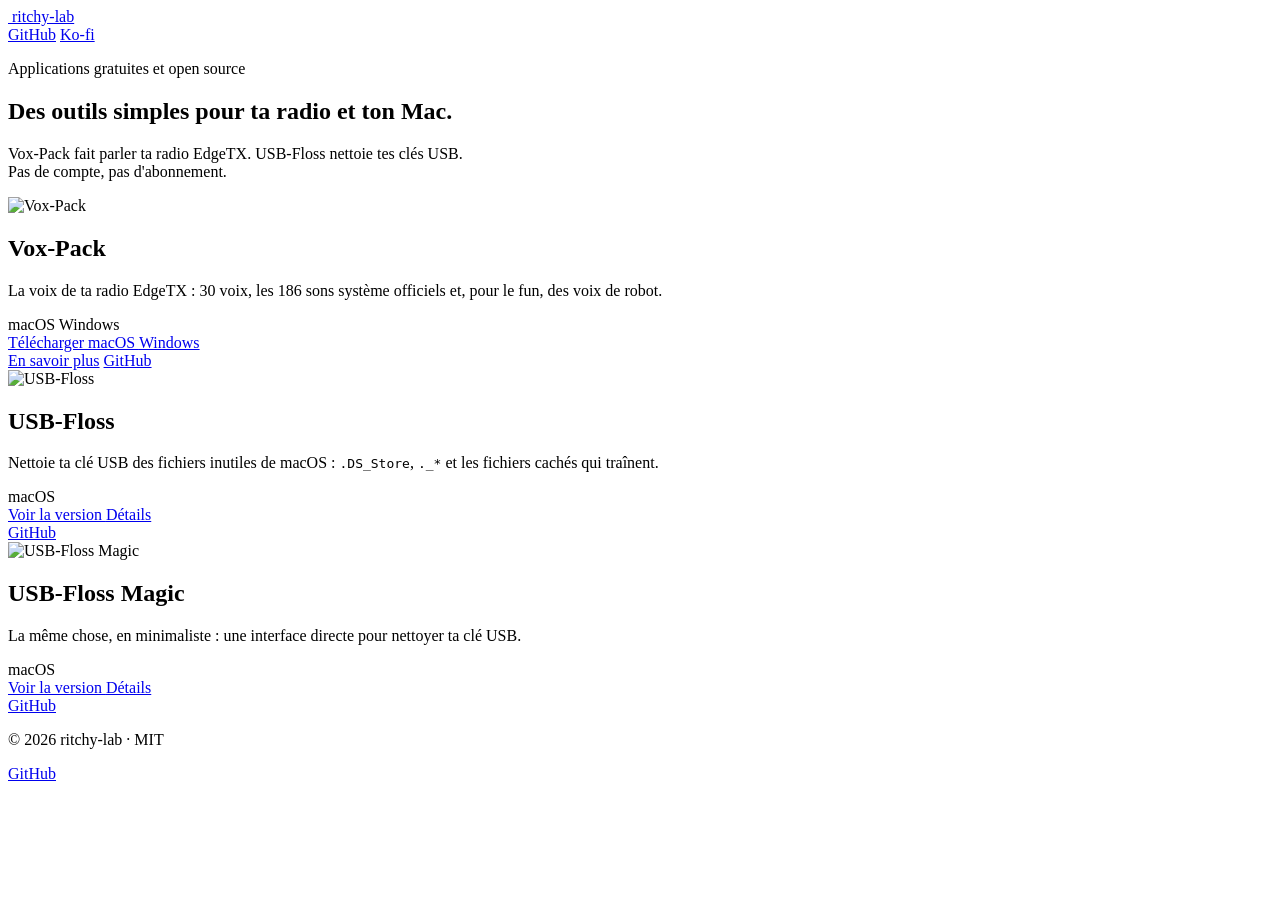
==== vox-pack/index.html @ 984d4489 "Add files via upload" ====
<!doctype html>
<html lang="fr">
<head>
  <meta charset="utf-8">
  <meta name="viewport" content="width=device-width, initial-scale=1">
  <title>ritchy-lab — des applications pour EdgeTX et macOS</title>
  <meta name="description" content="Vox-Pack, USB-Floss et USB-Floss Magic : des applications gratuites et open source pour ta radio EdgeTX et ton Mac.">
  <meta name="theme-color" content="#080d12">
  <link rel="icon" href="favicon.png" type="image/png">
  <link rel="canonical" href="https://ritchy-lab.github.io/">

  <meta property="og:type" content="website">
  <meta property="og:site_name" content="ritchy-lab">
  <meta property="og:title" content="ritchy-lab — des applications pour EdgeTX et macOS">
  <meta property="og:description" content="Vox-Pack, USB-Floss et USB-Floss Magic : des applications gratuites et open source pour ta radio EdgeTX et ton Mac.">
  <meta property="og:url" content="https://ritchy-lab.github.io/">
  <meta property="og:image" content="https://ritchy-lab.github.io/assets/hub-social.png">
  <meta property="og:image:width" content="1280">
  <meta property="og:image:height" content="640">
  <meta name="twitter:card" content="summary_large_image">
  <meta name="twitter:title" content="ritchy-lab — des applications pour EdgeTX et macOS">
  <meta name="twitter:description" content="Vox-Pack, USB-Floss et USB-Floss Magic : des applications gratuites et open source.">
  <meta name="twitter:image" content="https://ritchy-lab.github.io/assets/hub-social.png">

  <link rel="stylesheet" href="style.css">
</head>
<body>

<header class="site-header">
  <a class="brand" href="./" aria-label="ritchy-lab — accueil">
    <img class="brand-mark" src="assets/ritchy-lab-mark.png" alt="">
    <span>ritchy-lab</span>
  </a>
  <nav>
    <a href="https://github.com/ritchy-lab" target="_blank" rel="noopener">GitHub</a>
    <a href="https://ko-fi.com/ritchy_lab" target="_blank" rel="noopener">Ko-fi</a>
  </nav>
</header>

<main>
  <section class="hero">
    <p class="eyebrow">Applications gratuites et open source</p>
    <h1>Des outils simples pour ta radio et ton Mac.</h1>
    <p class="lead">
      Vox-Pack fait parler ta radio EdgeTX. USB-Floss nettoie tes clés USB.
      <br>
      Pas de compte, pas d'abonnement.
    </p>
  </section>

  <section class="grid" aria-label="Applications">

    <article class="card">
      <div class="card-logo">
        <img src="assets/vox-pack-logo.png" alt="Vox-Pack">
      </div>
      <h2>Vox-Pack</h2>
      <p>
        La voix de ta radio EdgeTX : 30 voix, les 186 sons système officiels
        et, pour le fun, des voix de robot.
      </p>
      <div class="badges">
        <span class="badge">macOS</span>
        <span class="badge">Windows</span>
      </div>
      <div class="actions">
        <a class="btn primary"
           href="https://github.com/ritchy-lab/Vox-Pack/releases/latest/download/Vox-Pack.zip">
          Télécharger macOS
        </a>
        <a class="btn secondary"
           href="https://github.com/ritchy-lab/Vox-Pack/releases/latest/download/Vox-Pack.exe">
          Windows
        </a>
      </div>
      <div class="links">
        <a href="vox-pack/index.html">En savoir plus</a>
        <a href="https://github.com/ritchy-lab/Vox-Pack" target="_blank" rel="noopener">GitHub</a>
      </div>
    </article>

    <article class="card">
      <div class="card-logo">
        <img src="assets/usb-floss-logo.png" alt="USB-Floss">
      </div>
      <h2>USB-Floss</h2>
      <p>
        Nettoie ta clé USB des fichiers inutiles de macOS : <code>.DS_Store</code>,
        <code>._*</code> et les fichiers cachés qui traînent.
      </p>
      <div class="badges">
        <span class="badge">macOS</span>
      </div>
      <div class="actions">
        <a class="btn primary"
           href="https://github.com/ritchy-lab/USB-Floss/releases/latest">
          Voir la version
        </a>
        <a class="btn secondary" href="usb-floss/index.html">Détails</a>
      </div>
      <div class="links">
        <a href="https://github.com/ritchy-lab/USB-Floss" target="_blank" rel="noopener">GitHub</a>
      </div>
    </article>

    <article class="card">
      <div class="card-logo">
        <img src="assets/usb-floss-magic-logo.png" alt="USB-Floss Magic">
      </div>
      <h2>USB-Floss Magic</h2>
      <p>
        La même chose, en minimaliste : une interface directe pour nettoyer
        ta clé USB.
      </p>
      <div class="badges">
        <span class="badge">macOS</span>
      </div>
      <div class="actions">
        <a class="btn primary"
           href="https://github.com/ritchy-lab/USB-Floss-Magic/releases/latest">
          Voir la version
        </a>
        <a class="btn secondary" href="usb-floss-magic/index.html">Détails</a>
      </div>
      <div class="links">
        <a href="https://github.com/ritchy-lab/USB-Floss-Magic" target="_blank" rel="noopener">GitHub</a>
      </div>
    </article>

  </section>
</main>

<footer class="site-footer">
  <p>© 2026 ritchy-lab · MIT</p>
  <p>
    <a href="https://github.com/ritchy-lab" target="_blank" rel="noopener">GitHub</a>
  </p>
</footer>

</body>
</html>
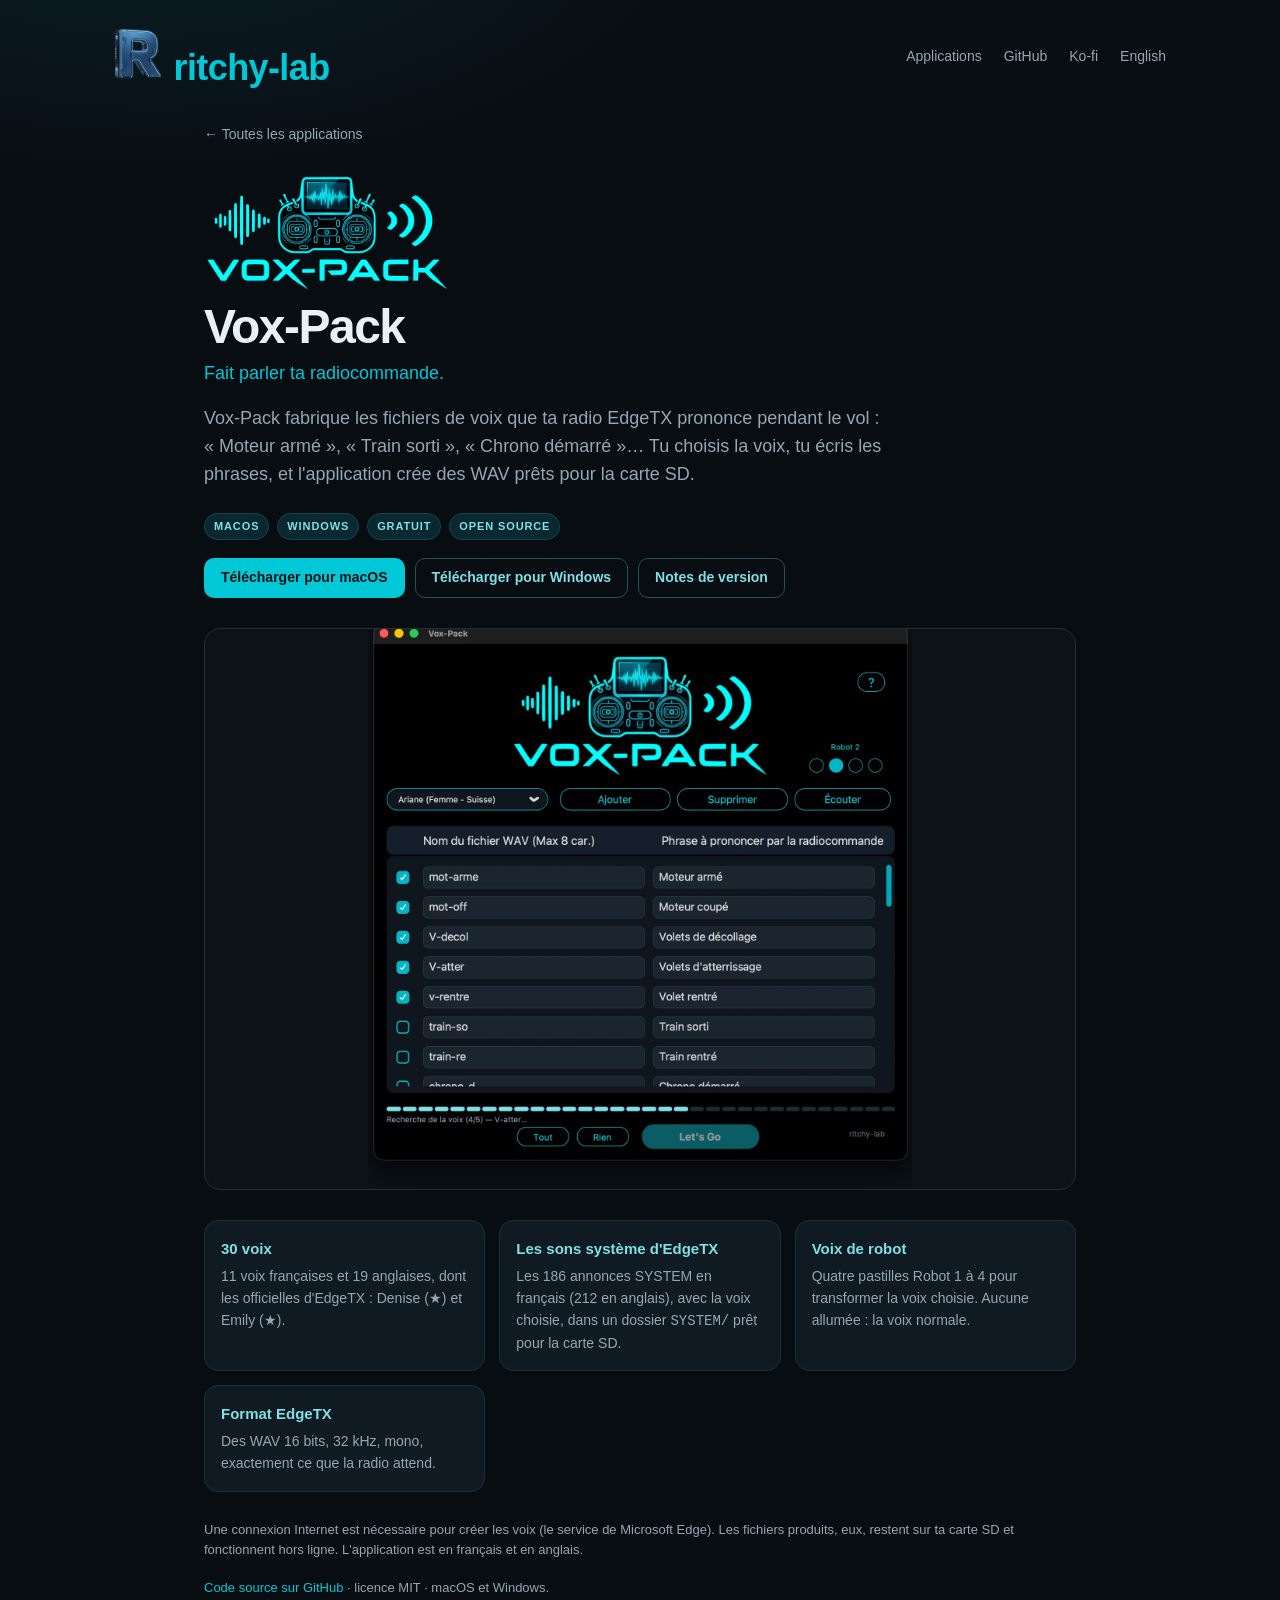
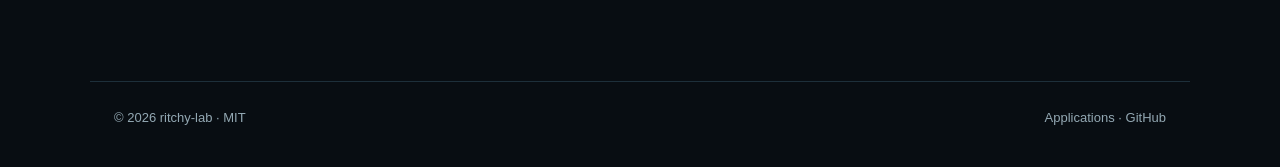
==== commit ca49617b: "Add files via upload" ====
--- a/vox-pack/index.html
+++ b/vox-pack/index.html
@@ -3,136 +3,137 @@
 <head>
   <meta charset="utf-8">
   <meta name="viewport" content="width=device-width, initial-scale=1">
-  <title>ritchy-lab — des applications pour EdgeTX et macOS</title>
-  <meta name="description" content="Vox-Pack, USB-Floss et USB-Floss Magic : des applications gratuites et open source pour ta radio EdgeTX et ton Mac.">
+  <title>Vox-Pack — la voix de ta radio EdgeTX</title>
+  <meta name="description" content="Vox-Pack crée les fichiers de voix de ta radio EdgeTX : 30 voix, les 186 sons système officiels et des voix de robot. macOS et Windows, gratuit et open source.">
   <meta name="theme-color" content="#080d12">
-  <link rel="icon" href="favicon.png" type="image/png">
-  <link rel="canonical" href="https://ritchy-lab.github.io/">
+  <link rel="icon" href="../favicon.png" type="image/png">
+  <link rel="canonical" href="https://ritchy-lab.github.io/vox-pack/">
+  <link rel="alternate" hreflang="fr" href="https://ritchy-lab.github.io/vox-pack/">
+  <link rel="alternate" hreflang="en" href="https://ritchy-lab.github.io/vox-pack/en/">
+  <link rel="alternate" hreflang="x-default" href="https://ritchy-lab.github.io/vox-pack/">
 
   <meta property="og:type" content="website">
   <meta property="og:site_name" content="ritchy-lab">
-  <meta property="og:title" content="ritchy-lab — des applications pour EdgeTX et macOS">
-  <meta property="og:description" content="Vox-Pack, USB-Floss et USB-Floss Magic : des applications gratuites et open source pour ta radio EdgeTX et ton Mac.">
-  <meta property="og:url" content="https://ritchy-lab.github.io/">
-  <meta property="og:image" content="https://ritchy-lab.github.io/assets/hub-social.png">
+  <meta property="og:locale" content="fr_FR">
+  <meta property="og:title" content="Vox-Pack — la voix de ta radio EdgeTX">
+  <meta property="og:description" content="30 voix, les 186 sons système officiels d'EdgeTX et des voix de robot. macOS et Windows, gratuit et open source.">
+  <meta property="og:url" content="https://ritchy-lab.github.io/vox-pack/">
+  <meta property="og:image" content="https://ritchy-lab.github.io/assets/vox-pack-social.png">
   <meta property="og:image:width" content="1280">
   <meta property="og:image:height" content="640">
   <meta name="twitter:card" content="summary_large_image">
-  <meta name="twitter:title" content="ritchy-lab — des applications pour EdgeTX et macOS">
-  <meta name="twitter:description" content="Vox-Pack, USB-Floss et USB-Floss Magic : des applications gratuites et open source.">
-  <meta name="twitter:image" content="https://ritchy-lab.github.io/assets/hub-social.png">
+  <meta name="twitter:title" content="Vox-Pack — la voix de ta radio EdgeTX">
+  <meta name="twitter:description" content="30 voix, les sons système officiels d'EdgeTX et des voix de robot. macOS et Windows.">
+  <meta name="twitter:image" content="https://ritchy-lab.github.io/assets/vox-pack-social.png">
 
-  <link rel="stylesheet" href="style.css">
+  <link rel="stylesheet" href="../style.css">
 </head>
 <body>
 
 <header class="site-header">
-  <a class="brand" href="./" aria-label="ritchy-lab — accueil">
-    <img class="brand-mark" src="assets/ritchy-lab-mark.png" alt="">
+  <a class="brand" href="../index.html" aria-label="ritchy-lab — accueil">
+    <img class="brand-mark" src="../assets/ritchy-lab-mark.png" alt="">
     <span>ritchy-lab</span>
   </a>
   <nav>
-    <a href="https://github.com/ritchy-lab" target="_blank" rel="noopener">GitHub</a>
+    <a href="../index.html">Applications</a>
+    <a href="https://github.com/ritchy-lab/Vox-Pack" target="_blank" rel="noopener">GitHub</a>
     <a href="https://ko-fi.com/ritchy_lab" target="_blank" rel="noopener">Ko-fi</a>
+    <a href="en/index.html" hreflang="en">English</a>
   </nav>
 </header>
 
-<main>
-  <section class="hero">
-    <p class="eyebrow">Applications gratuites et open source</p>
-    <h1>Des outils simples pour ta radio et ton Mac.</h1>
-    <p class="lead">
-      Vox-Pack fait parler ta radio EdgeTX. USB-Floss nettoie tes clés USB.
-      <br>
-      Pas de compte, pas d'abonnement.
-    </p>
+<main class="app">
+  <a class="back" href="../index.html">← Toutes les applications</a>
+
+  <div class="app-logo">
+    <img src="../assets/vox-pack-logo.png" alt="Vox-Pack">
+  </div>
+
+  <h1>Vox-Pack</h1>
+  <p class="tagline">Fait parler ta radiocommande.</p>
+
+  <p class="lead">
+    Vox-Pack fabrique les fichiers de voix que ta radio EdgeTX prononce pendant
+    le vol : « Moteur armé », « Train sorti », « Chrono démarré »… Tu choisis la
+    voix, tu écris les phrases, et l'application crée des WAV prêts pour la
+    carte SD.
+  </p>
+
+  <div class="badges">
+    <span class="badge">macOS</span>
+    <span class="badge">Windows</span>
+    <span class="badge">Gratuit</span>
+    <span class="badge">Open source</span>
+  </div>
+
+  <div class="actions" style="margin-top:18px">
+    <a class="btn primary"
+       href="https://github.com/ritchy-lab/Vox-Pack/releases/latest/download/Vox-Pack.zip">
+      Télécharger pour macOS
+    </a>
+    <a class="btn secondary"
+       href="https://github.com/ritchy-lab/Vox-Pack/releases/latest/download/Vox-Pack.exe">
+      Télécharger pour Windows
+    </a>
+    <a class="btn secondary"
+       href="https://github.com/ritchy-lab/Vox-Pack/releases/latest"
+       target="_blank" rel="noopener">
+      Notes de version
+    </a>
+  </div>
+
+  <div class="shot vox">
+    <img src="../assets/vox-pack-app-fr.png"
+         alt="Capture d'écran de Vox-Pack en français" loading="lazy">
+  </div>
+
+  <section class="features" aria-label="Fonctionnalités">
+    <div class="feature">
+      <h3>30 voix</h3>
+      <p>
+        11 voix françaises et 19 anglaises, dont les officielles d'EdgeTX :
+        Denise (★) et Emily (★).
+      </p>
+    </div>
+    <div class="feature">
+      <h3>Les sons système d'EdgeTX</h3>
+      <p>
+        Les 186 annonces SYSTEM en français (212 en anglais), avec la voix
+        choisie, dans un dossier <code>SYSTEM/</code> prêt pour la carte SD.
+      </p>
+    </div>
+    <div class="feature">
+      <h3>Voix de robot</h3>
+      <p>
+        Quatre pastilles Robot 1 à 4 pour transformer la voix choisie.
+        Aucune allumée : la voix normale.
+      </p>
+    </div>
+    <div class="feature">
+      <h3>Format EdgeTX</h3>
+      <p>
+        Des WAV 16 bits, 32 kHz, mono, exactement ce que la radio attend.
+      </p>
+    </div>
   </section>
 
-  <section class="grid" aria-label="Applications">
+  <p class="note">
+    Une connexion Internet est nécessaire pour créer les voix (le service de
+    Microsoft Edge). Les fichiers produits, eux, restent sur ta carte SD et
+    fonctionnent hors ligne. L'application est en français et en anglais.
+  </p>
 
-    <article class="card">
-      <div class="card-logo">
-        <img src="assets/vox-pack-logo.png" alt="Vox-Pack">
-      </div>
-      <h2>Vox-Pack</h2>
-      <p>
-        La voix de ta radio EdgeTX : 30 voix, les 186 sons système officiels
-        et, pour le fun, des voix de robot.
-      </p>
-      <div class="badges">
-        <span class="badge">macOS</span>
-        <span class="badge">Windows</span>
-      </div>
-      <div class="actions">
-        <a class="btn primary"
-           href="https://github.com/ritchy-lab/Vox-Pack/releases/latest/download/Vox-Pack.zip">
-          Télécharger macOS
-        </a>
-        <a class="btn secondary"
-           href="https://github.com/ritchy-lab/Vox-Pack/releases/latest/download/Vox-Pack.exe">
-          Windows
-        </a>
-      </div>
-      <div class="links">
-        <a href="vox-pack/index.html">En savoir plus</a>
-        <a href="https://github.com/ritchy-lab/Vox-Pack" target="_blank" rel="noopener">GitHub</a>
-      </div>
-    </article>
-
-    <article class="card">
-      <div class="card-logo">
-        <img src="assets/usb-floss-logo.png" alt="USB-Floss">
-      </div>
-      <h2>USB-Floss</h2>
-      <p>
-        Nettoie ta clé USB des fichiers inutiles de macOS : <code>.DS_Store</code>,
-        <code>._*</code> et les fichiers cachés qui traînent.
-      </p>
-      <div class="badges">
-        <span class="badge">macOS</span>
-      </div>
-      <div class="actions">
-        <a class="btn primary"
-           href="https://github.com/ritchy-lab/USB-Floss/releases/latest">
-          Voir la version
-        </a>
-        <a class="btn secondary" href="usb-floss/index.html">Détails</a>
-      </div>
-      <div class="links">
-        <a href="https://github.com/ritchy-lab/USB-Floss" target="_blank" rel="noopener">GitHub</a>
-      </div>
-    </article>
-
-    <article class="card">
-      <div class="card-logo">
-        <img src="assets/usb-floss-magic-logo.png" alt="USB-Floss Magic">
-      </div>
-      <h2>USB-Floss Magic</h2>
-      <p>
-        La même chose, en minimaliste : une interface directe pour nettoyer
-        ta clé USB.
-      </p>
-      <div class="badges">
-        <span class="badge">macOS</span>
-      </div>
-      <div class="actions">
-        <a class="btn primary"
-           href="https://github.com/ritchy-lab/USB-Floss-Magic/releases/latest">
-          Voir la version
-        </a>
-        <a class="btn secondary" href="usb-floss-magic/index.html">Détails</a>
-      </div>
-      <div class="links">
-        <a href="https://github.com/ritchy-lab/USB-Floss-Magic" target="_blank" rel="noopener">GitHub</a>
-      </div>
-    </article>
-
-  </section>
+  <p class="note">
+    <a href="https://github.com/ritchy-lab/Vox-Pack" target="_blank" rel="noopener">Code source sur GitHub</a>
+    · licence MIT · macOS et Windows.
+  </p>
 </main>
 
 <footer class="site-footer">
   <p>© 2026 ritchy-lab · MIT</p>
   <p>
+    <a href="../index.html">Applications</a> ·
     <a href="https://github.com/ritchy-lab" target="_blank" rel="noopener">GitHub</a>
   </p>
 </footer>
--- a/style.css
+++ b/style.css
@@ -0,0 +1,332 @@
+:root {
+  --bg: #080d12;
+  --panel: #0f1a22;
+  --panel2: #111f28;
+  --line: #1d2f3a;
+  --cyan: #00c8d7;
+  --cyan2: #7fe0e8;
+  --text: #e8f2f5;
+  --muted: #93a8b3;
+  --max: 1100px;
+}
+
+* { box-sizing: border-box; }
+
+html { scroll-behavior: smooth; }
+
+body {
+  margin: 0;
+  background:
+    radial-gradient(1100px 560px at 12% -12%, #0b2028 0%, #080d12 55%) fixed,
+    var(--bg);
+  color: var(--text);
+  font-family: -apple-system, BlinkMacSystemFont, "Segoe UI", Roboto,
+    Helvetica, Arial, sans-serif;
+  line-height: 1.55;
+  -webkit-font-smoothing: antialiased;
+}
+
+a { color: var(--cyan); text-decoration: none; }
+a:hover { color: var(--cyan2); }
+
+img { max-width: 100%; }
+
+/* ---------- En-tête ---------- */
+.site-header {
+  max-width: var(--max);
+  margin: 0 auto;
+  padding: 28px 24px 10px;
+  display: flex;
+  align-items: center;
+  justify-content: space-between;
+  gap: 20px;
+}
+
+.brand {
+  display: inline-flex;
+  align-items: baseline;
+  gap: 12px;
+  font-size: 36px;
+  font-weight: 800;
+  letter-spacing: -0.6px;
+  color: var(--cyan);
+}
+.brand:hover { color: var(--cyan2); }
+
+.brand-mark {
+  height: 52px;
+  width: auto;
+  display: block;
+  flex: none;
+}
+
+.brand span {
+  line-height: 1;
+}
+
+nav {
+  display: flex;
+  gap: 22px;
+  font-size: 14px;
+}
+nav a { color: var(--muted); }
+nav a:hover { color: var(--cyan); }
+
+/* ---------- Accueil ---------- */
+main {
+  max-width: var(--max);
+  margin: 0 auto;
+  padding: 20px 24px 70px;
+}
+
+.hero {
+  padding: 54px 0 34px;
+  max-width: 820px;
+}
+
+.eyebrow {
+  color: var(--cyan);
+  font-size: 13px;
+  text-transform: uppercase;
+  letter-spacing: 0.16em;
+  font-weight: 700;
+  margin: 0 0 12px;
+}
+
+h1 {
+  font-size: clamp(34px, 5vw, 54px);
+  line-height: 1.1;
+  letter-spacing: -1.5px;
+  margin: 0 0 18px;
+}
+
+.lead {
+  font-size: 18px;
+  color: var(--muted);
+  max-width: 680px;
+  margin: 0;
+}
+
+.grid {
+  display: grid;
+  grid-template-columns: repeat(auto-fit, minmax(300px, 1fr));
+  gap: 20px;
+  margin-top: 18px;
+}
+
+.card {
+  background: linear-gradient(180deg, var(--panel2), var(--panel));
+  border: 1px solid var(--line);
+  border-radius: 18px;
+  padding: 22px;
+  display: flex;
+  flex-direction: column;
+  gap: 10px;
+  transition: border-color 0.2s, transform 0.2s;
+}
+.card:hover {
+  border-color: #2c5662;
+  transform: translateY(-2px);
+}
+
+.card-logo {
+  height: 64px;
+  display: flex;
+  align-items: center;
+  margin-bottom: 4px;
+}
+.card-logo img {
+  max-height: 64px;
+  max-width: 100%;
+  object-fit: contain;
+}
+
+.card h2 {
+  font-size: 24px;
+  margin: 0;
+  letter-spacing: -0.4px;
+}
+
+.card p {
+  color: var(--muted);
+  font-size: 15px;
+  margin: 0;
+  flex: 1;
+}
+
+.badges {
+  display: flex;
+  gap: 8px;
+  flex-wrap: wrap;
+}
+
+.badge {
+  font-size: 11px;
+  font-weight: 700;
+  letter-spacing: 0.08em;
+  text-transform: uppercase;
+  color: var(--cyan2);
+  background: #0a2830;
+  border: 1px solid #144550;
+  padding: 4px 9px;
+  border-radius: 999px;
+}
+
+.actions {
+  display: flex;
+  gap: 10px;
+  flex-wrap: wrap;
+  margin-top: 6px;
+}
+
+.btn {
+  display: inline-flex;
+  align-items: center;
+  justify-content: center;
+  height: 40px;
+  padding: 0 16px;
+  border-radius: 10px;
+  font-size: 14px;
+  font-weight: 700;
+  border: 1px solid transparent;
+  transition: background 0.2s, border-color 0.2s, color 0.2s;
+}
+.btn.primary { background: var(--cyan); color: #041014; }
+.btn.primary:hover { background: var(--cyan2); color: #041014; }
+.btn.secondary {
+  border-color: #24505b;
+  color: var(--cyan2);
+  background: transparent;
+}
+.btn.secondary:hover {
+  border-color: var(--cyan);
+  background: #0a2830;
+}
+
+.links {
+  display: flex;
+  gap: 18px;
+  flex-wrap: wrap;
+  font-size: 13px;
+  margin-top: 4px;
+}
+.links a { color: var(--muted); }
+.links a:hover { color: var(--cyan); }
+
+/* ---------- Pages d'application ---------- */
+.app {
+  max-width: 920px;
+  margin: 0 auto;
+  padding: 10px 24px 70px;
+}
+
+.back {
+  display: inline-block;
+  margin: 18px 0 0;
+  font-size: 14px;
+  color: var(--muted);
+}
+.back:hover { color: var(--cyan); }
+
+.app-logo {
+  height: 120px;
+  display: flex;
+  align-items: center;
+  margin: 26px 0 8px;
+}
+.app-logo img {
+  max-height: 120px;
+  max-width: 100%;
+  object-fit: contain;
+}
+
+.app h1 {
+  font-size: clamp(34px, 4.5vw, 48px);
+  margin: 0 0 6px;
+}
+
+.tagline {
+  color: var(--cyan);
+  font-size: 18px;
+  margin: 0 0 18px;
+}
+
+.app .lead { margin-bottom: 24px; }
+
+.features {
+  display: grid;
+  grid-template-columns: repeat(auto-fit, minmax(240px, 1fr));
+  gap: 14px;
+  margin: 28px 0;
+}
+
+.feature {
+  background: var(--panel);
+  border: 1px solid var(--line);
+  border-radius: 14px;
+  padding: 16px;
+}
+.feature h3 {
+  font-size: 15px;
+  margin: 0 0 6px;
+  color: var(--cyan2);
+}
+.feature p {
+  font-size: 14px;
+  color: var(--muted);
+  margin: 0;
+}
+
+.shot {
+  margin: 30px 0;
+  border: 1px solid var(--line);
+  border-radius: 16px;
+  overflow: hidden;
+  background: #0b1218;
+  display: flex;
+  justify-content: center;
+}
+.shot img {
+  display: block;
+  max-width: 100%;
+  max-height: 560px;
+  width: auto;
+  height: auto;
+}
+
+.note {
+  color: var(--muted);
+  font-size: 13px;
+  margin-top: 18px;
+}
+
+/* ---------- Pied de page ---------- */
+.site-footer {
+  max-width: var(--max);
+  margin: 0 auto;
+  padding: 26px 24px 40px;
+  border-top: 1px solid var(--line);
+  color: var(--muted);
+  font-size: 13px;
+  display: flex;
+  justify-content: space-between;
+  gap: 14px;
+  flex-wrap: wrap;
+}
+.site-footer p { margin: 0; }
+.site-footer a { color: var(--muted); }
+.site-footer a:hover { color: var(--cyan); }
+
+@media (max-width: 640px) {
+  .site-header { padding: 20px 18px 6px; }
+  .brand { font-size: 28px; gap: 9px; }
+  .brand-mark { height: 42px; }
+  nav { gap: 14px; font-size: 13px; }
+  main, .app { padding-left: 18px; padding-right: 18px; }
+  .hero { padding-top: 34px; }
+  .site-footer {
+    padding: 22px 18px 34px;
+    display: block;
+  }
+  .site-footer p { margin: 0 0 8px; }
+}
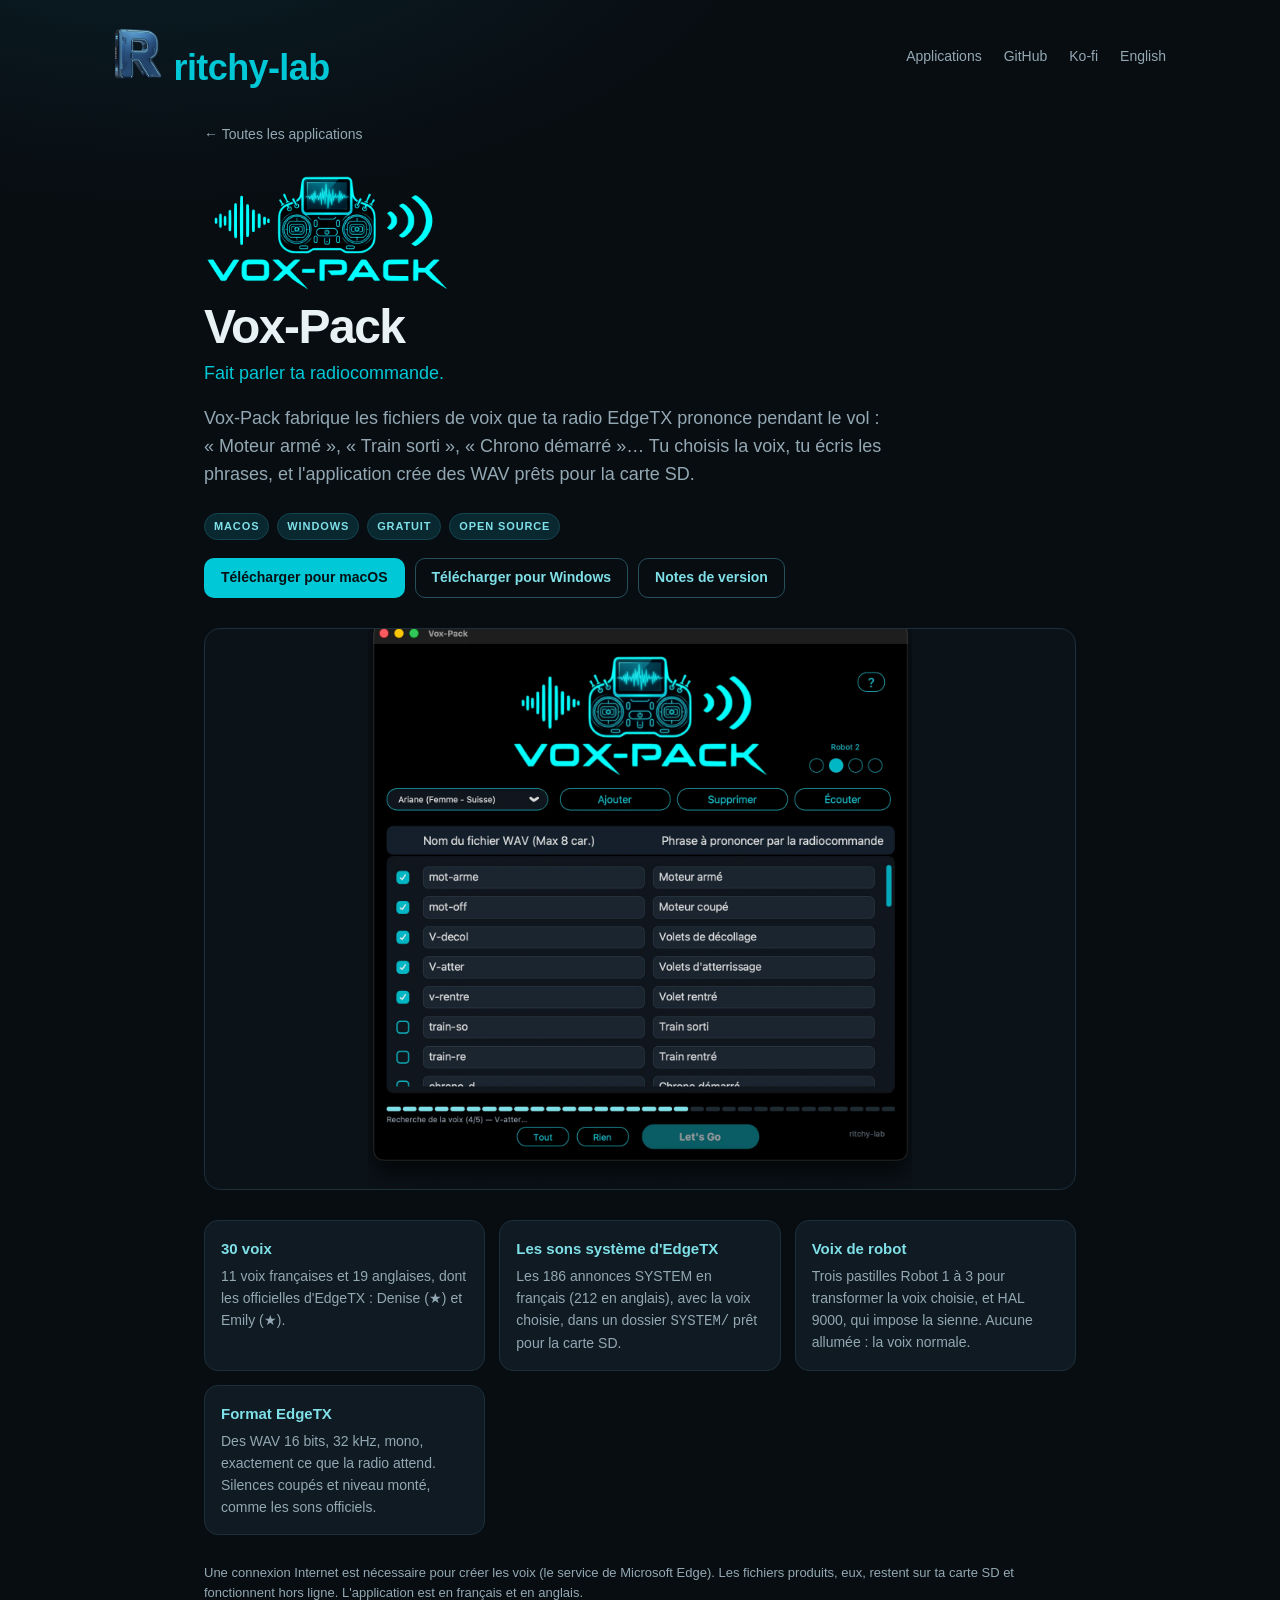
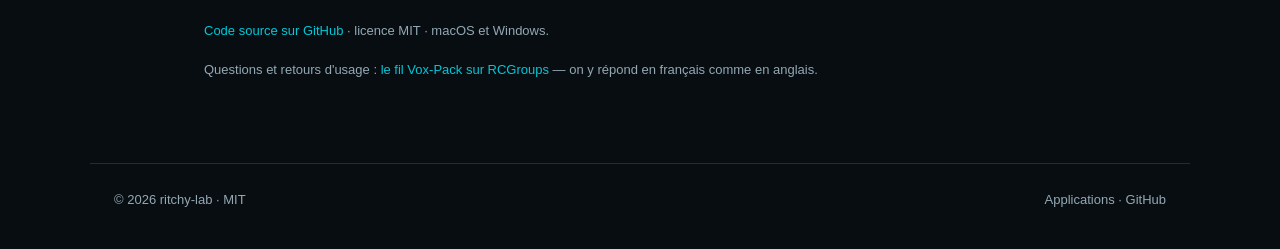
==== commit 9fdb10d7: "Add files via upload" ====
--- a/vox-pack/index.html
+++ b/vox-pack/index.html
@@ -106,14 +106,15 @@
     <div class="feature">
       <h3>Voix de robot</h3>
       <p>
-        Quatre pastilles Robot 1 à 4 pour transformer la voix choisie.
-        Aucune allumée : la voix normale.
+        Trois pastilles Robot 1 à 3 pour transformer la voix choisie, et
+        HAL 9000, qui impose la sienne. Aucune allumée : la voix normale.
       </p>
     </div>
     <div class="feature">
       <h3>Format EdgeTX</h3>
       <p>
         Des WAV 16 bits, 32 kHz, mono, exactement ce que la radio attend.
+        Silences coupés et niveau monté, comme les sons officiels.
       </p>
     </div>
   </section>
@@ -128,6 +129,12 @@
     <a href="https://github.com/ritchy-lab/Vox-Pack" target="_blank" rel="noopener">Code source sur GitHub</a>
     · licence MIT · macOS et Windows.
   </p>
+
+  <p class="note">
+    Questions et retours d'usage :
+    <a href="https://www.rcgroups.com/forums/showthread.php?4959365" target="_blank" rel="noopener">le fil Vox-Pack sur RCGroups</a>
+    — on y répond en français comme en anglais.
+  </p>
 </main>
 
 <footer class="site-footer">
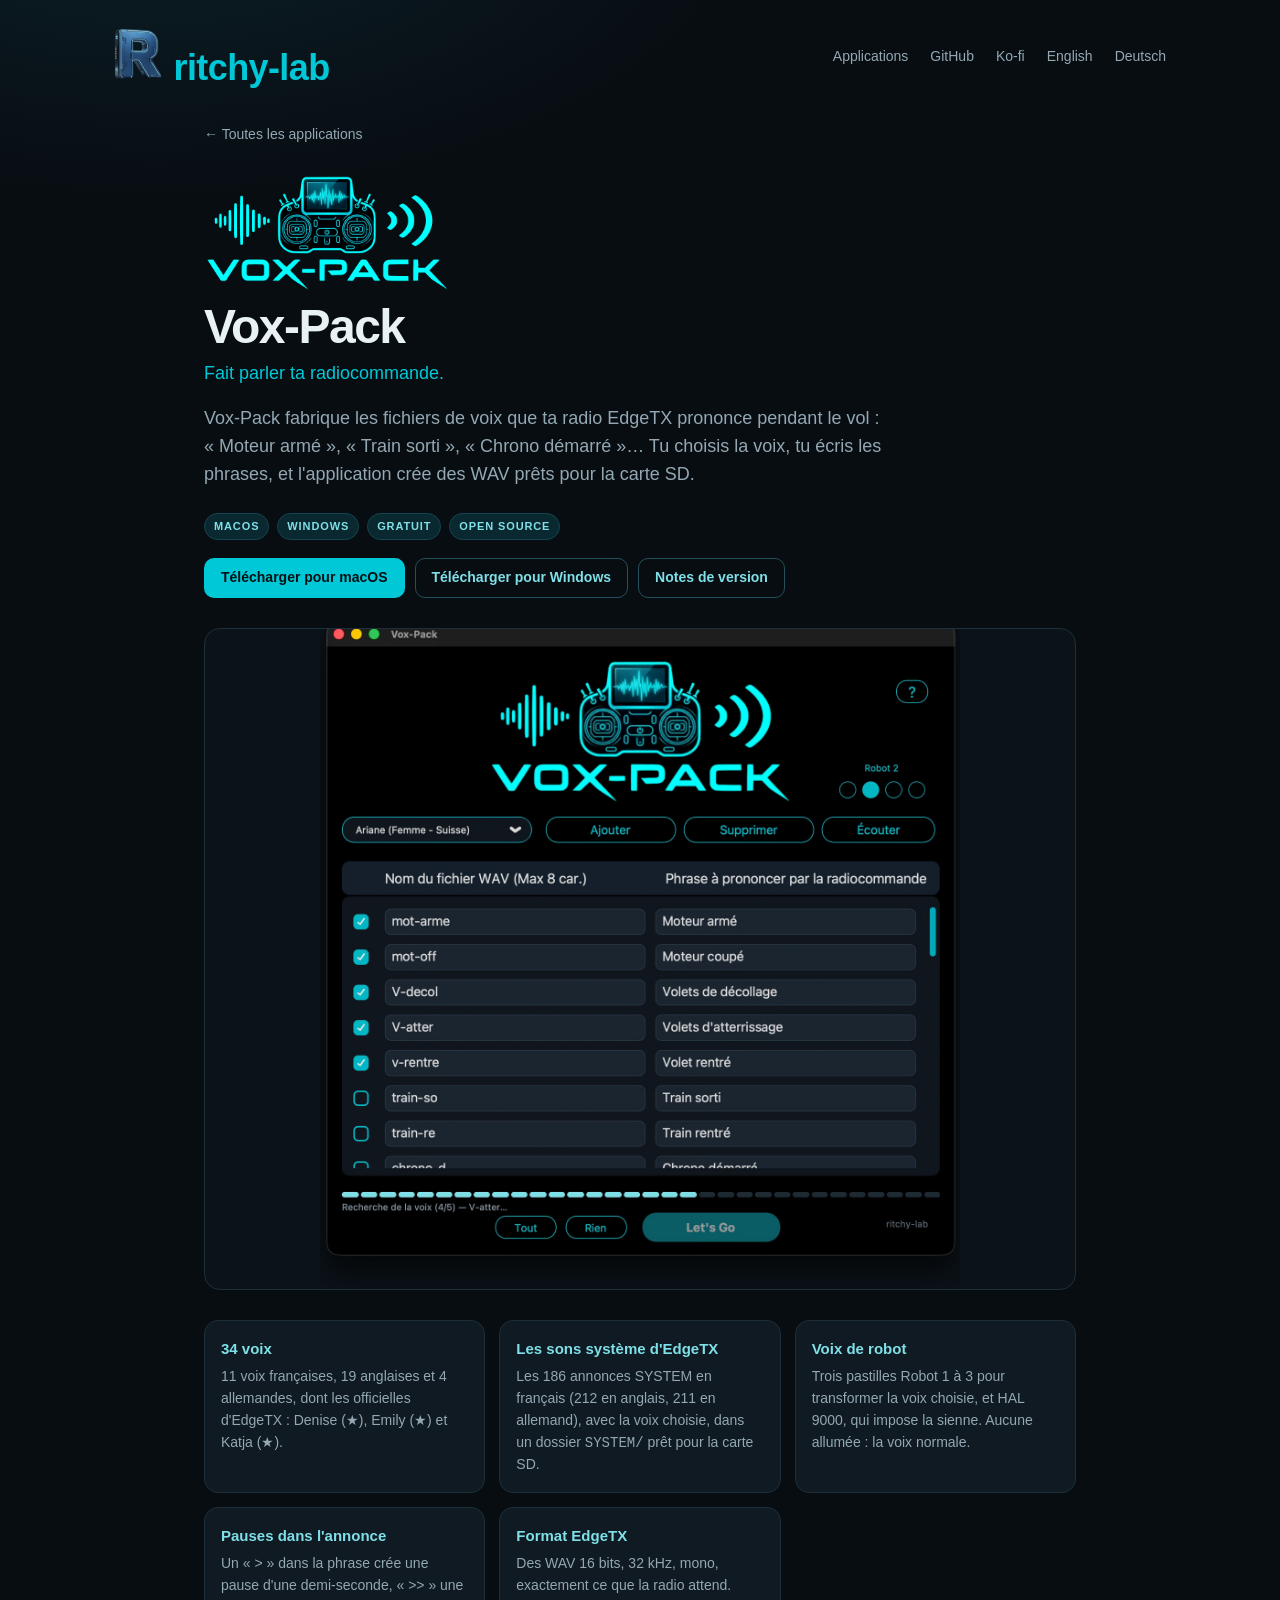
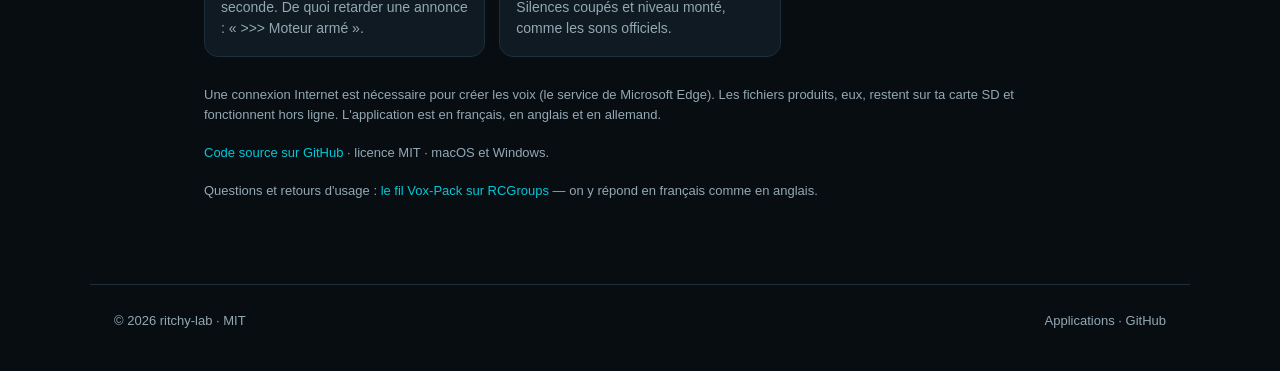
==== commit 01c14d0d: "Add files via upload" ====
--- a/vox-pack/index.html
+++ b/vox-pack/index.html
@@ -4,26 +4,27 @@
   <meta charset="utf-8">
   <meta name="viewport" content="width=device-width, initial-scale=1">
   <title>Vox-Pack — la voix de ta radio EdgeTX</title>
-  <meta name="description" content="Vox-Pack crée les fichiers de voix de ta radio EdgeTX : 30 voix, les 186 sons système officiels et des voix de robot. macOS et Windows, gratuit et open source.">
+  <meta name="description" content="Vox-Pack crée les fichiers de voix de ta radio EdgeTX : 34 voix, les 186 sons système officiels et des voix de robot. macOS et Windows, gratuit et open source.">
   <meta name="theme-color" content="#080d12">
   <link rel="icon" href="../favicon.png" type="image/png">
   <link rel="canonical" href="https://ritchy-lab.github.io/vox-pack/">
   <link rel="alternate" hreflang="fr" href="https://ritchy-lab.github.io/vox-pack/">
   <link rel="alternate" hreflang="en" href="https://ritchy-lab.github.io/vox-pack/en/">
+  <link rel="alternate" hreflang="de" href="https://ritchy-lab.github.io/vox-pack/de/">
   <link rel="alternate" hreflang="x-default" href="https://ritchy-lab.github.io/vox-pack/">
 
   <meta property="og:type" content="website">
   <meta property="og:site_name" content="ritchy-lab">
   <meta property="og:locale" content="fr_FR">
   <meta property="og:title" content="Vox-Pack — la voix de ta radio EdgeTX">
-  <meta property="og:description" content="30 voix, les 186 sons système officiels d'EdgeTX et des voix de robot. macOS et Windows, gratuit et open source.">
+  <meta property="og:description" content="34 voix, les 186 sons système officiels d'EdgeTX et des voix de robot. macOS et Windows, gratuit et open source.">
   <meta property="og:url" content="https://ritchy-lab.github.io/vox-pack/">
   <meta property="og:image" content="https://ritchy-lab.github.io/assets/vox-pack-social.png">
   <meta property="og:image:width" content="1280">
   <meta property="og:image:height" content="640">
   <meta name="twitter:card" content="summary_large_image">
   <meta name="twitter:title" content="Vox-Pack — la voix de ta radio EdgeTX">
-  <meta name="twitter:description" content="30 voix, les sons système officiels d'EdgeTX et des voix de robot. macOS et Windows.">
+  <meta name="twitter:description" content="34 voix, les sons système officiels d'EdgeTX et des voix de robot. macOS et Windows.">
   <meta name="twitter:image" content="https://ritchy-lab.github.io/assets/vox-pack-social.png">
 
   <link rel="stylesheet" href="../style.css">
@@ -40,6 +41,7 @@
     <a href="https://github.com/ritchy-lab/Vox-Pack" target="_blank" rel="noopener">GitHub</a>
     <a href="https://ko-fi.com/ritchy_lab" target="_blank" rel="noopener">Ko-fi</a>
     <a href="en/index.html" hreflang="en">English</a>
+    <a href="de/index.html" hreflang="de">Deutsch</a>
   </nav>
 </header>
 
@@ -90,16 +92,16 @@
 
   <section class="features" aria-label="Fonctionnalités">
     <div class="feature">
-      <h3>30 voix</h3>
+      <h3>34 voix</h3>
       <p>
-        11 voix françaises et 19 anglaises, dont les officielles d'EdgeTX :
-        Denise (★) et Emily (★).
+        11 voix françaises, 19 anglaises et 4 allemandes, dont les officielles
+        d'EdgeTX : Denise (★), Emily (★) et Katja (★).
       </p>
     </div>
     <div class="feature">
       <h3>Les sons système d'EdgeTX</h3>
       <p>
-        Les 186 annonces SYSTEM en français (212 en anglais), avec la voix
+        Les 186 annonces SYSTEM en français (212 en anglais, 211 en allemand), avec la voix
         choisie, dans un dossier <code>SYSTEM/</code> prêt pour la carte SD.
       </p>
     </div>
@@ -108,6 +110,13 @@
       <p>
         Trois pastilles Robot 1 à 3 pour transformer la voix choisie, et
         HAL 9000, qui impose la sienne. Aucune allumée : la voix normale.
+      </p>
+    </div>
+    <div class="feature">
+      <h3>Pauses dans l'annonce</h3>
+      <p>
+        Un « &gt; » dans la phrase crée une pause d'une demi-seconde, « &gt;&gt; »
+        une seconde. De quoi retarder une annonce : « &gt;&gt;&gt; Moteur armé ».
       </p>
     </div>
     <div class="feature">
@@ -122,7 +131,7 @@
   <p class="note">
     Une connexion Internet est nécessaire pour créer les voix (le service de
     Microsoft Edge). Les fichiers produits, eux, restent sur ta carte SD et
-    fonctionnent hors ligne. L'application est en français et en anglais.
+    fonctionnent hors ligne. L'application est en français, en anglais et en allemand.
   </p>
 
   <p class="note">
--- a/style.css
+++ b/style.css
@@ -292,6 +292,10 @@
   max-height: 560px;
   width: auto;
   height: auto;
+}
+
+.shot.vox img {
+  max-height: 660px;
 }
 
 .note {
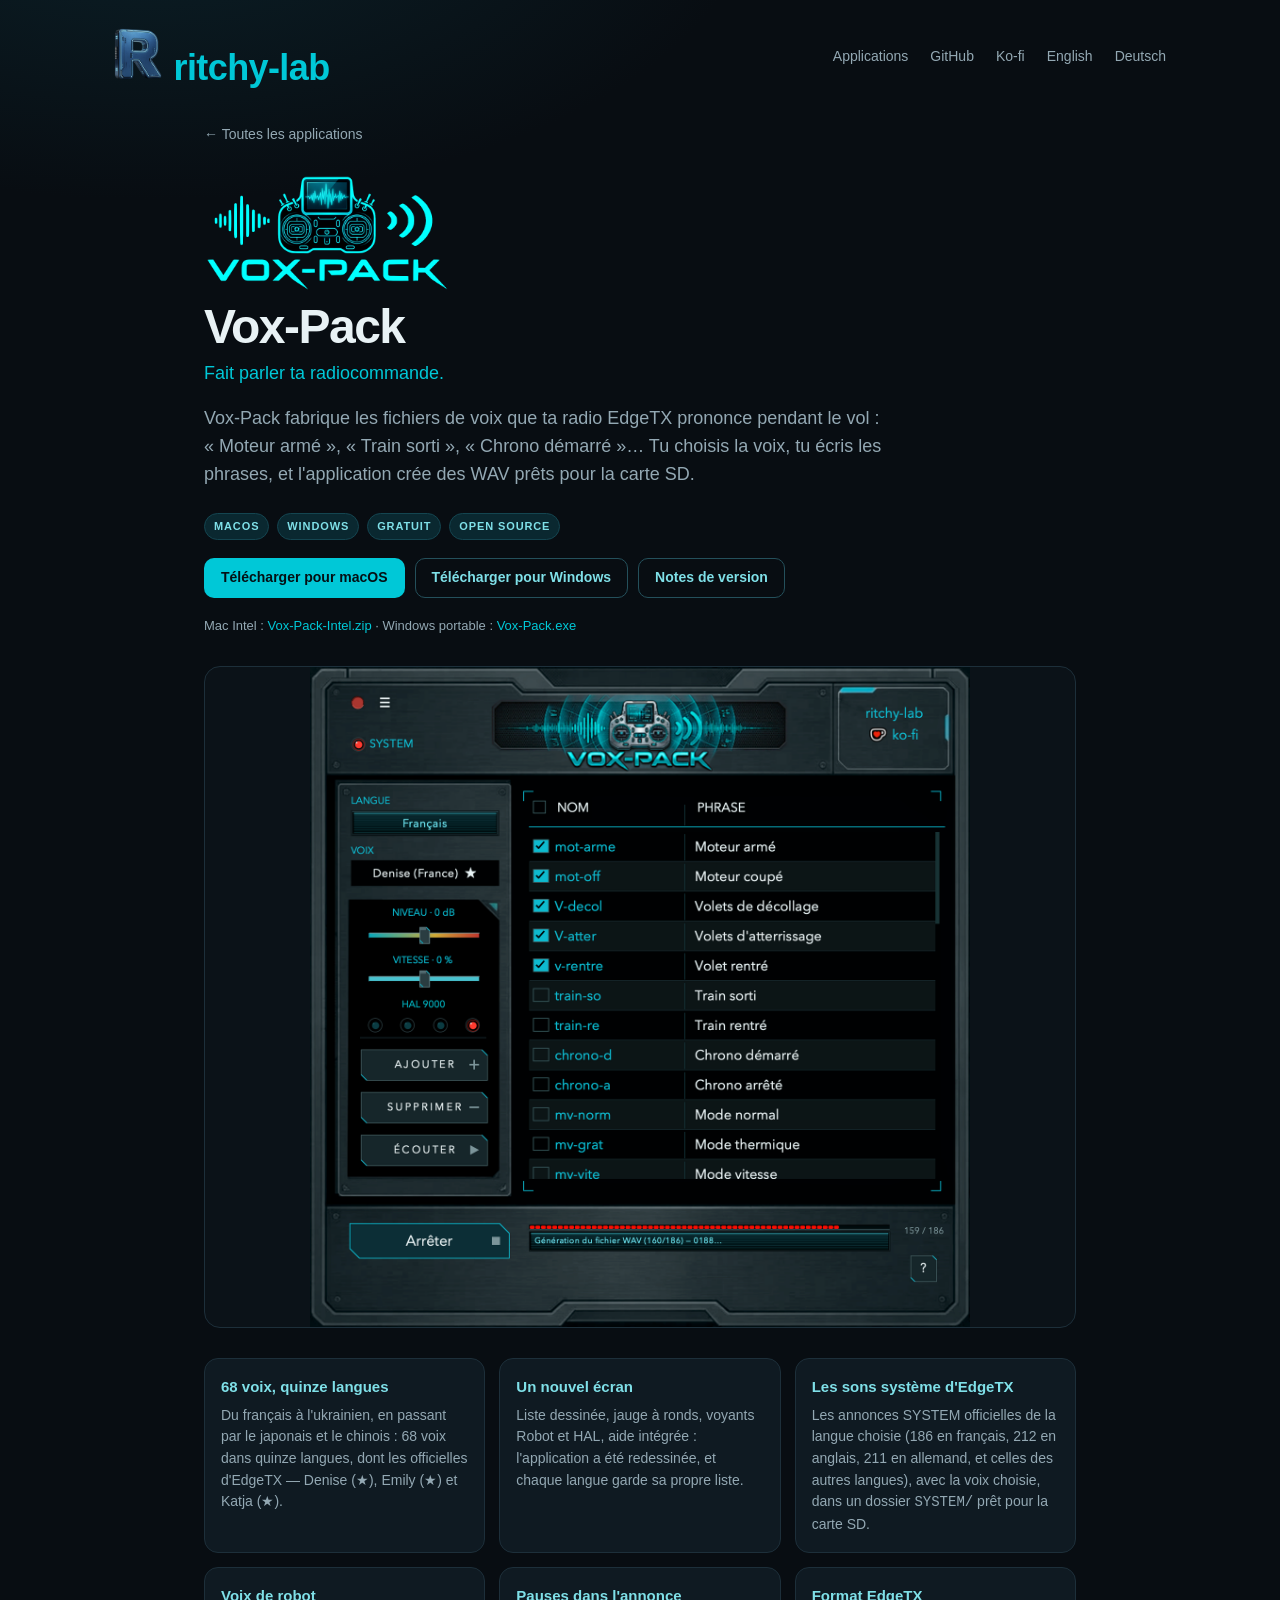
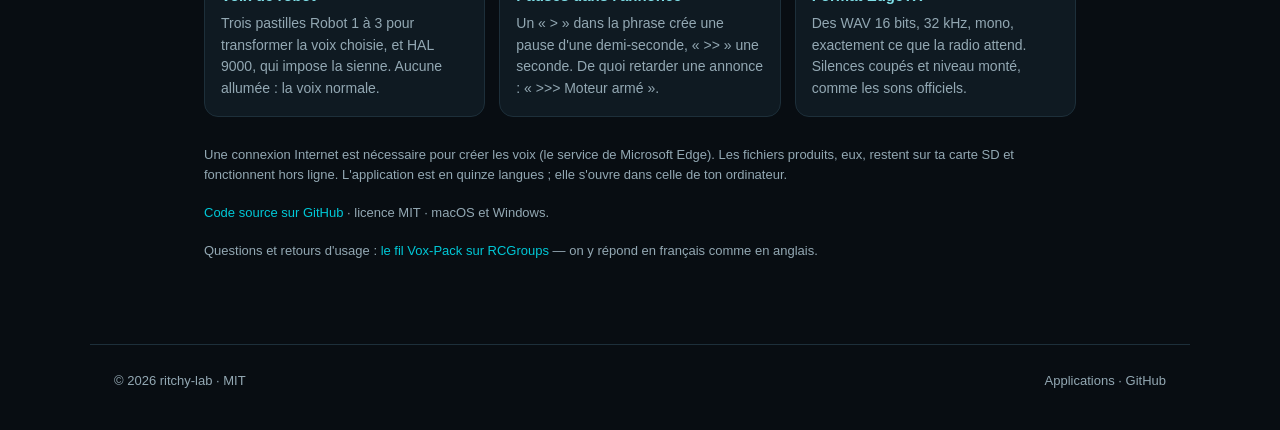
==== commit 2ddefb9e: "Vox-Pack 2.0.0 : quinze langues, installeur Windows, Mac Intel Accueil et pages fr/en/de : 68 voix d" ====
--- a/vox-pack/index.html
+++ b/vox-pack/index.html
@@ -4,7 +4,7 @@
   <meta charset="utf-8">
   <meta name="viewport" content="width=device-width, initial-scale=1">
   <title>Vox-Pack — la voix de ta radio EdgeTX</title>
-  <meta name="description" content="Vox-Pack crée les fichiers de voix de ta radio EdgeTX : 34 voix, les 186 sons système officiels et des voix de robot. macOS et Windows, gratuit et open source.">
+  <meta name="description" content="Vox-Pack crée les fichiers de voix de ta radio EdgeTX : 68 voix dans quinze langues, les sons système officiels et des voix de robot. macOS et Windows, gratuit et open source.">
   <meta name="theme-color" content="#080d12">
   <link rel="icon" href="../favicon.png" type="image/png">
   <link rel="canonical" href="https://ritchy-lab.github.io/vox-pack/">
@@ -17,14 +17,14 @@
   <meta property="og:site_name" content="ritchy-lab">
   <meta property="og:locale" content="fr_FR">
   <meta property="og:title" content="Vox-Pack — la voix de ta radio EdgeTX">
-  <meta property="og:description" content="34 voix, les 186 sons système officiels d'EdgeTX et des voix de robot. macOS et Windows, gratuit et open source.">
+  <meta property="og:description" content="68 voix dans quinze langues, les sons système officiels d'EdgeTX et des voix de robot. macOS et Windows, gratuit et open source.">
   <meta property="og:url" content="https://ritchy-lab.github.io/vox-pack/">
   <meta property="og:image" content="https://ritchy-lab.github.io/assets/vox-pack-social.png">
   <meta property="og:image:width" content="1280">
   <meta property="og:image:height" content="640">
   <meta name="twitter:card" content="summary_large_image">
   <meta name="twitter:title" content="Vox-Pack — la voix de ta radio EdgeTX">
-  <meta name="twitter:description" content="34 voix, les sons système officiels d'EdgeTX et des voix de robot. macOS et Windows.">
+  <meta name="twitter:description" content="68 voix dans quinze langues, les sons système officiels d'EdgeTX et des voix de robot. macOS et Windows.">
   <meta name="twitter:image" content="https://ritchy-lab.github.io/assets/vox-pack-social.png">
 
   <link rel="stylesheet" href="../style.css">
@@ -75,7 +75,7 @@
       Télécharger pour macOS
     </a>
     <a class="btn secondary"
-       href="https://github.com/ritchy-lab/Vox-Pack/releases/latest/download/Vox-Pack.exe">
+       href="https://github.com/ritchy-lab/Vox-Pack/releases/latest/download/Vox-Pack-Setup.exe">
       Télécharger pour Windows
     </a>
     <a class="btn secondary"
@@ -85,6 +85,11 @@
     </a>
   </div>
 
+  <p class="note">
+    Mac Intel : <a href="https://github.com/ritchy-lab/Vox-Pack/releases/latest/download/Vox-Pack-Intel.zip">Vox-Pack-Intel.zip</a>
+    · Windows portable : <a href="https://github.com/ritchy-lab/Vox-Pack/releases/latest/download/Vox-Pack.exe">Vox-Pack.exe</a>
+  </p>
+
   <div class="shot vox">
     <img src="../assets/vox-pack-app-fr.png"
          alt="Capture d'écran de Vox-Pack en français" loading="lazy">
@@ -92,17 +97,26 @@
 
   <section class="features" aria-label="Fonctionnalités">
     <div class="feature">
-      <h3>34 voix</h3>
+      <h3>68 voix, quinze langues</h3>
       <p>
-        11 voix françaises, 19 anglaises et 4 allemandes, dont les officielles
-        d'EdgeTX : Denise (★), Emily (★) et Katja (★).
+        Du français à l'ukrainien, en passant par le japonais et le chinois :
+        68 voix dans quinze langues, dont les officielles d'EdgeTX — Denise
+        (★), Emily (★) et Katja (★).
+      </p>
+    </div>
+    <div class="feature">
+      <h3>Un nouvel écran</h3>
+      <p>
+        Liste dessinée, jauge à ronds, voyants Robot et HAL, aide intégrée :
+        l'application a été redessinée, et chaque langue garde sa propre liste.
       </p>
     </div>
     <div class="feature">
       <h3>Les sons système d'EdgeTX</h3>
       <p>
-        Les 186 annonces SYSTEM en français (212 en anglais, 211 en allemand), avec la voix
-        choisie, dans un dossier <code>SYSTEM/</code> prêt pour la carte SD.
+        Les annonces SYSTEM officielles de la langue choisie (186 en français,
+        212 en anglais, 211 en allemand, et celles des autres langues), avec la
+        voix choisie, dans un dossier <code>SYSTEM/</code> prêt pour la carte SD.
       </p>
     </div>
     <div class="feature">
@@ -131,7 +145,8 @@
   <p class="note">
     Une connexion Internet est nécessaire pour créer les voix (le service de
     Microsoft Edge). Les fichiers produits, eux, restent sur ta carte SD et
-    fonctionnent hors ligne. L'application est en français, en anglais et en allemand.
+    fonctionnent hors ligne. L'application est en quinze langues ; elle
+    s'ouvre dans celle de ton ordinateur.
   </p>
 
   <p class="note">
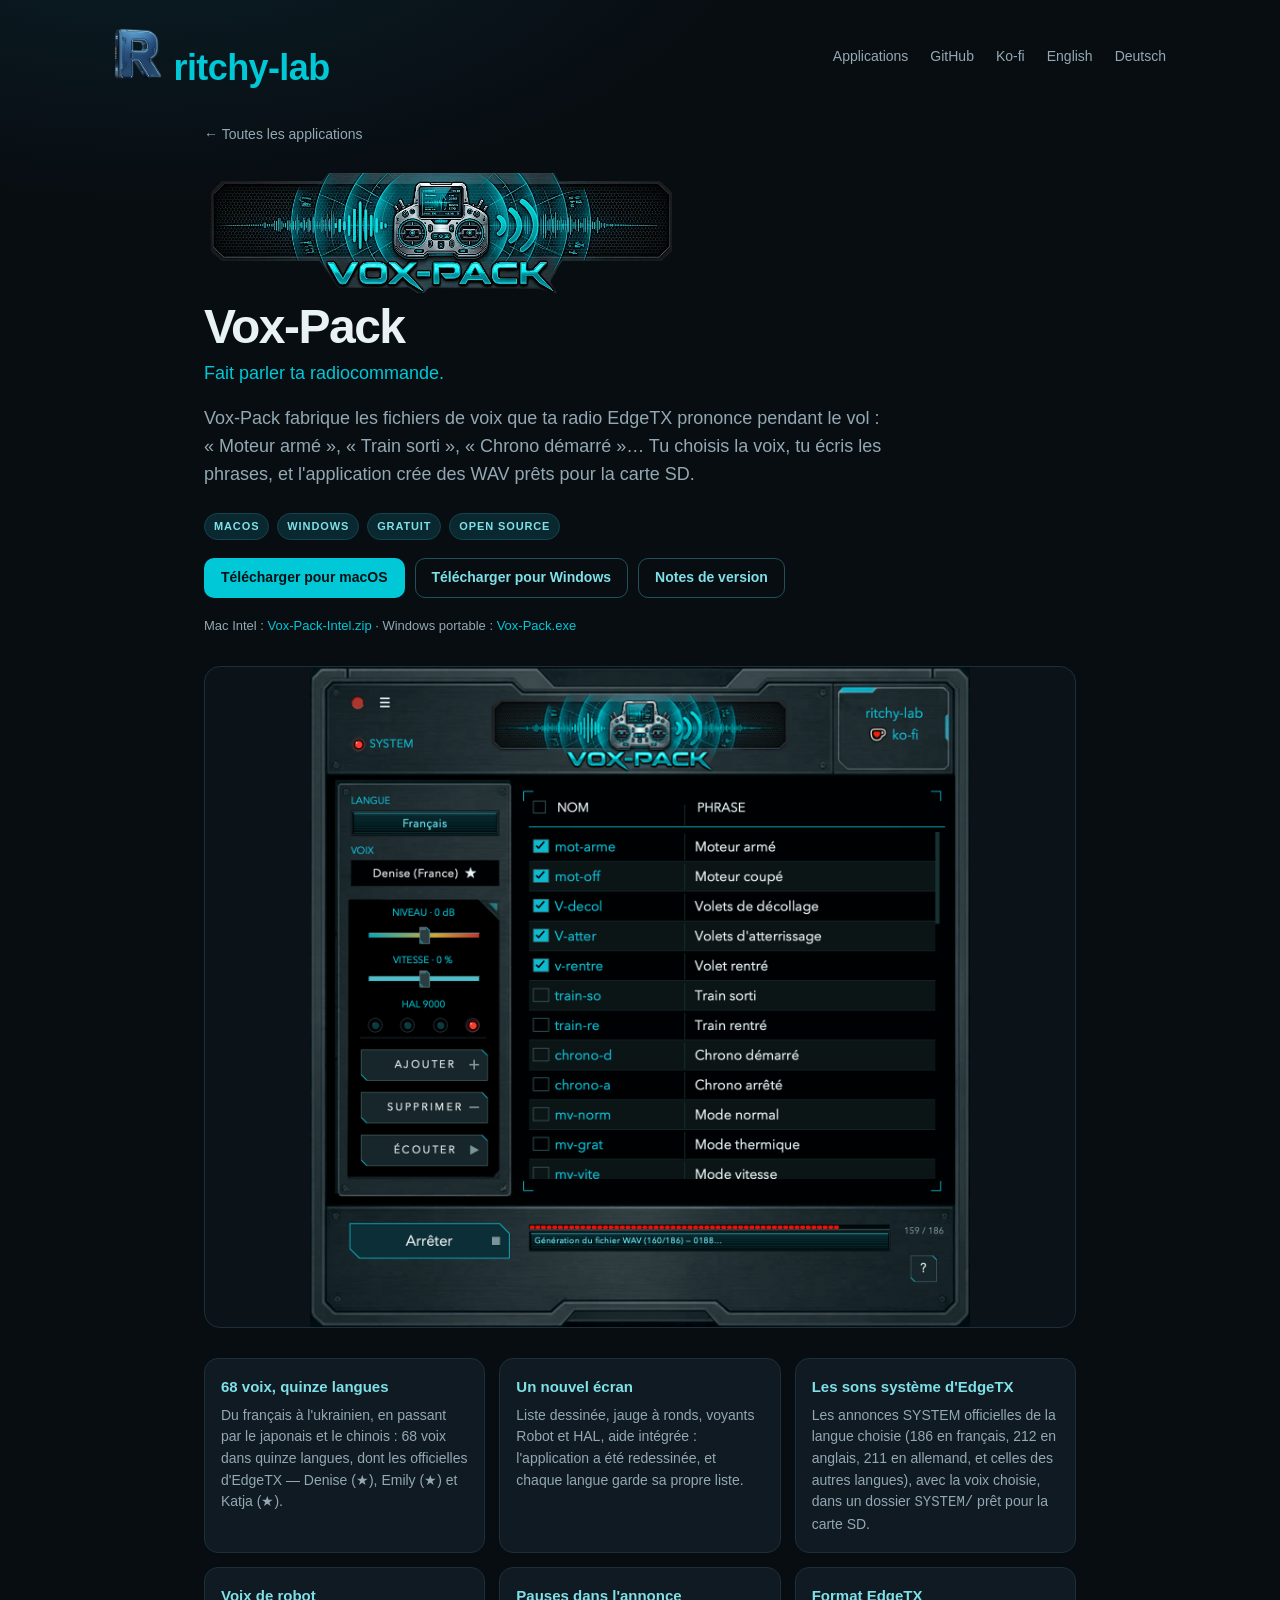
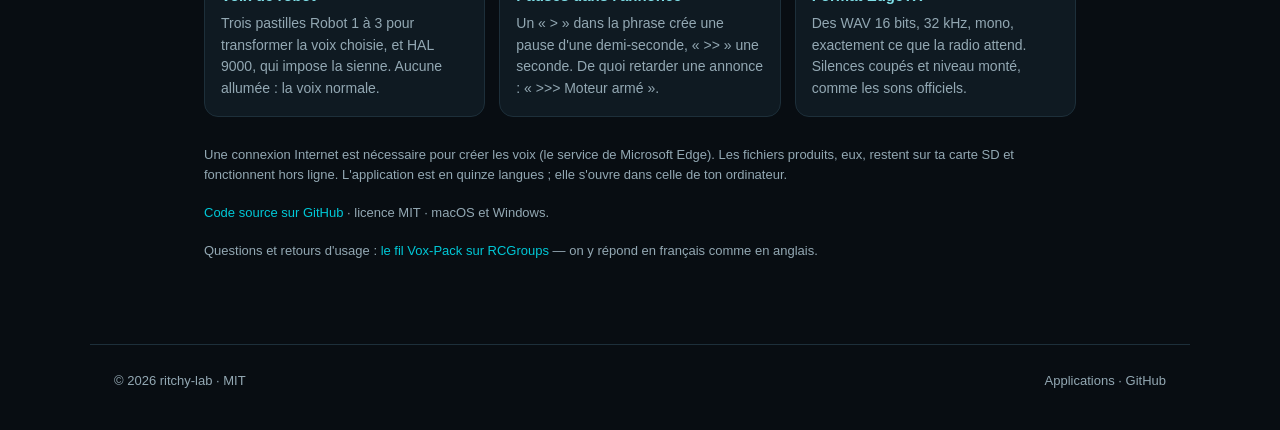
==== commit bd4d9744: "Bandeau Vox-Pack : nom de fichier dédié Le bandeau détaillé s'appelle vox-pack-banner.png ; les page" ====
--- a/vox-pack/index.html
+++ b/vox-pack/index.html
@@ -49,7 +49,7 @@
   <a class="back" href="../index.html">← Toutes les applications</a>
 
   <div class="app-logo">
-    <img src="../assets/vox-pack-logo.png" alt="Vox-Pack">
+    <img src="../assets/vox-pack-banner.png" alt="Vox-Pack">
   </div>
 
   <h1>Vox-Pack</h1>
